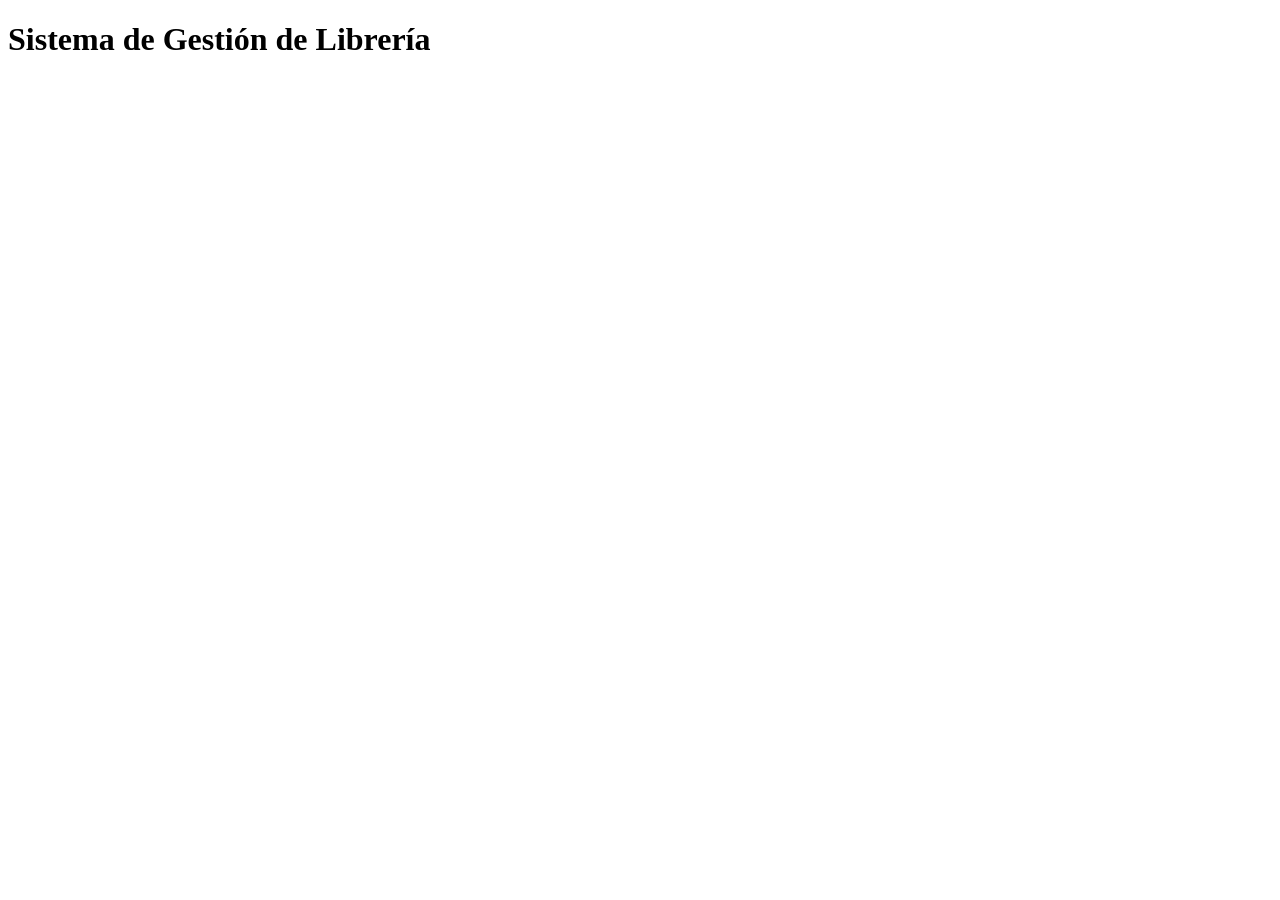
==== index.html @ bfc1cf67 "Estructura inicial de html" ====
<!DOCTYPE html>
<html lang="en">
<head>
    <meta charset="UTF-8">
    <meta name="viewport" content="width=device-width, initial-scale=1.0">
    <link rel="stylesheet" href="styles.css">
    <title>Librería</title>
</head>
<body>
    <h1>Sistema de Gestión de Librería</h1>
</body>
</html>
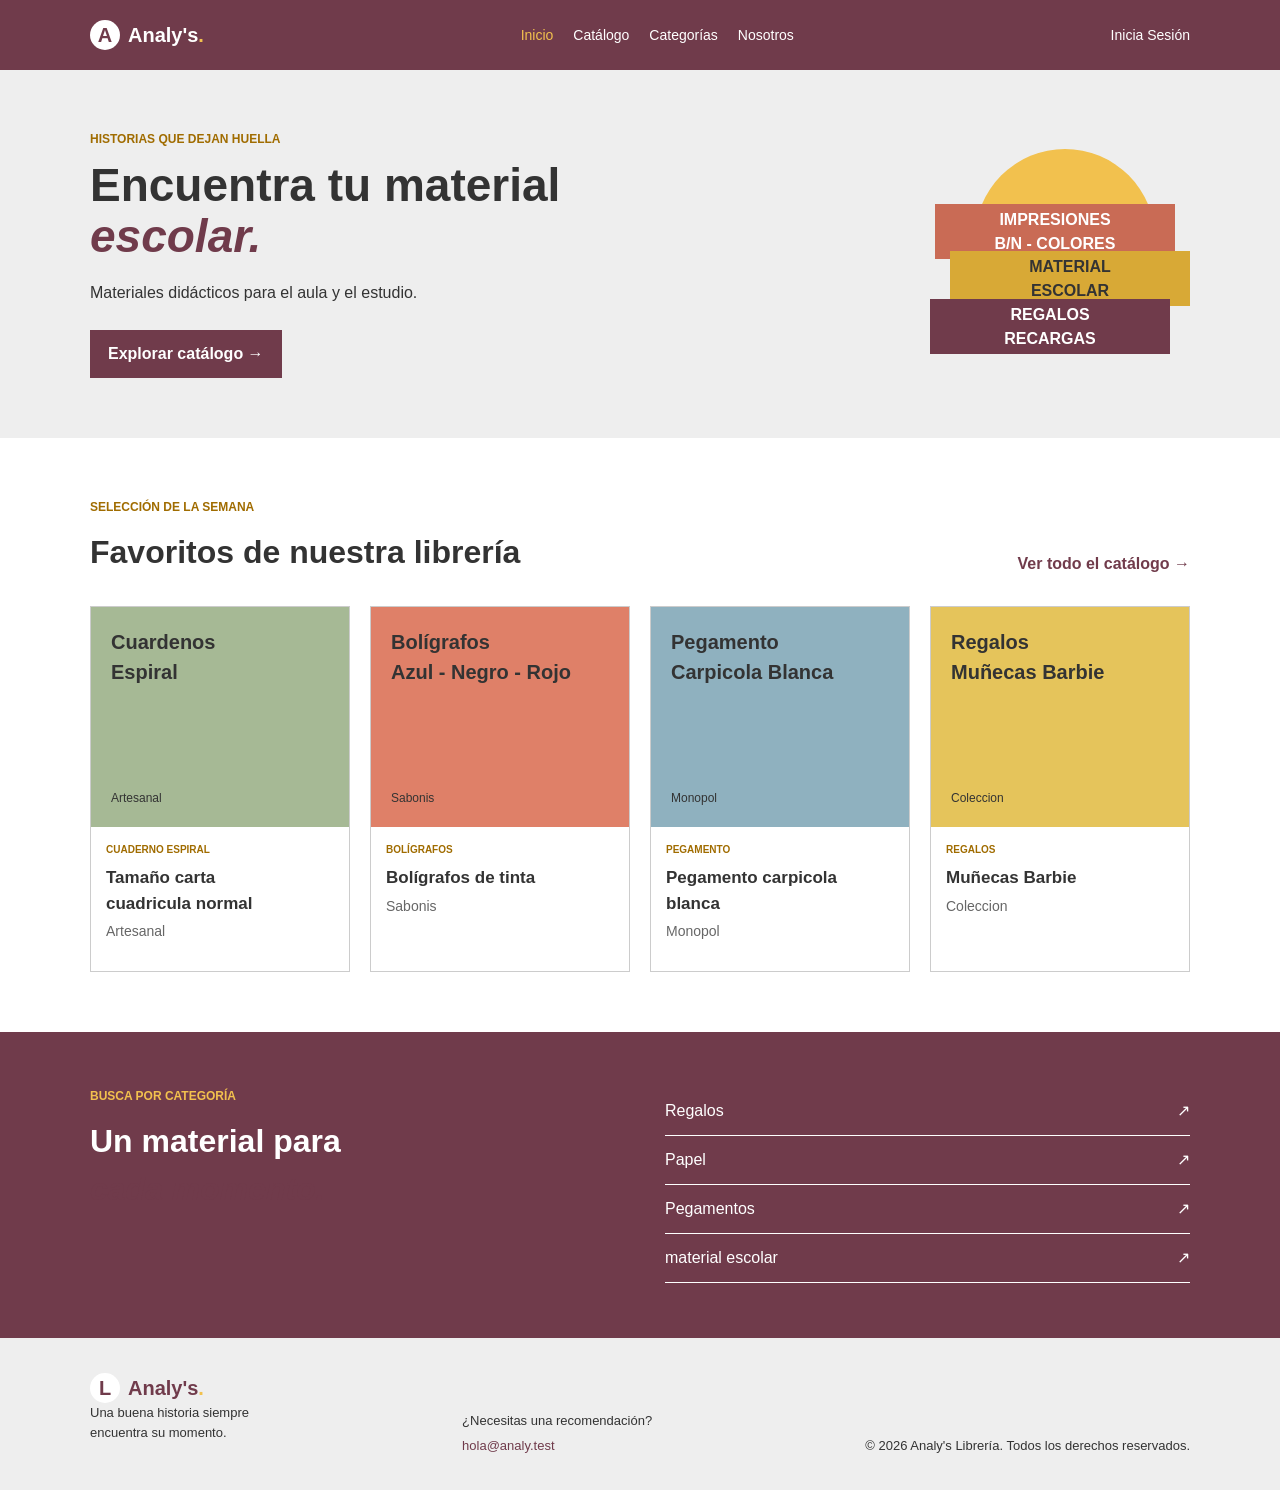
==== commit fc4aeee0: "diseño de la pagina principal" ====
--- a/index.html
+++ b/index.html
@@ -1,12 +1,104 @@
 <!DOCTYPE html>
-<html lang="en">
+<html lang="es">
 <head>
     <meta charset="UTF-8">
     <meta name="viewport" content="width=device-width, initial-scale=1.0">
     <link rel="stylesheet" href="styles.css">
+    <meta name="description" content="Descubre material escolar para todos los gustos en Librería Analy's.">
     <title>Librería</title>
 </head>
 <body>
-    <h1>Sistema de Gestión de Librería</h1>
-</body>
+    <header class="encabezado-sitio">
+        <div class="contenedor contenido-encabezado">
+            <a class="marca" href="#inicio" aria-label="Lumbre, inicio">
+                <span class="marca-simbolo">A</span>
+                <span>Analy's<span class="marca-punto">.</span></span>
+            </a>
+            <nav class="navegacion-principal" aria-label="Navegación principal">
+                <a class="activo" href="#inicio">Inicio</a>
+                <a href="#catalogo">Catálogo</a>
+                <a href="#categorias">Categorías</a>
+                <a href="#nosotros">Nosotros</a>
+            </nav>
+            <a class="enlace-login" href="#carrito" aria-label="Iniciar sesión">
+                <span>Inicia Sesión</span>
+            </a>
+        </div>
+    </header>
+
+    <main id="inicio">
+        <section class="portada">
+            <div class="contenedor contenido-portada">
+                <div class="texto-portada">
+                    <p class="etiqueta">Historias que dejan huella</p>
+                    <h1>Encuentra tu material <em>escolar.</em></h1>
+                    <p class="descripcion-portada">Materiales didácticos para el aula y el estudio.</p>
+                    <a class="boton boton-principal" href="#catalogo">Explorar catálogo <span>→</span></a>
+                </div>
+                <div class="ilustracion-portada" aria-label="Ilustración de una pila de productos" role="img">
+                    <div class="sol"></div>
+                    <div class="producto producto-atras">IMPRESIONES<br>B/N - COLORES</div>
+                    <div class="producto producto-medio">MATERIAL<br>ESCOLAR</div>
+                    <div class="producto producto-frontal">REGALOS<br>RECARGAS</div>
+                    <span class="destello destello-uno">✦</span>
+                    <span class="destello destello-dos">✧</span>
+                </div>
+            </div>
+        </section>
+
+        <section class="seccion" id="catalogo">
+            <div class="contenedor">
+                <div class="encabezado-seccion">
+                    <div>
+                        <p class="etiqueta">Selección de la semana</p>
+                        <h2>Favoritos de nuestra librería</h2>
+                    </div>
+                    <a class="enlace-texto" href="#catalogo">Ver todo el catálogo <span>→</span></a>
+                </div>
+                <div class="rejilla-productos">
+                    <article class="tarjeta-producto">
+                        <div class="portada-producto portada-verde"><span>Cuardenos<br>Espiral</span><small>Artesanal</small></div>
+                        <div class="info-producto">
+                            <p class="categoria-producto">Cuaderno Espiral</p>
+                            <h3>Tamaño carta <br> cuadricula normal</h3>
+                            <p class="autor">Artesanal</p>
+                        </div>
+                    </article>
+                    <article class="tarjeta-producto">
+                        <div class="portada-producto portada-coral"><span>Bolígrafos<br>Azul - Negro - Rojo</span><small>Sabonis</small></div>
+                        <div class="info-producto">
+                            <p class="categoria-producto">Bolígrafos</p>
+                            <h3>Bolígrafos de tinta</h3>
+                            <p class="autor">Sabonis</p>
+                        </div>
+                    </article>
+                    <article class="tarjeta-producto">
+                        <div class="portada-producto portada-azul"><span>Pegamento<br>Carpicola Blanca</span><small>Monopol</small></div>
+                        <div class="info-producto">
+                            <p class="categoria-producto">Pegamento</p>
+                            <h3>Pegamento carpicola blanca</h3>
+                            <p class="autor">Monopol</p>
+                        </div>
+                    </article>
+                    <article class="tarjeta-producto">
+                        <div class="portada-producto portada-amarilla"><span>Regalos<br>Muñecas Barbie</span><small>Coleccion</small></div>
+                        <div class="info-producto">
+                            <p class="categoria-producto">Regalos</p>
+                            <h3>Muñecas Barbie</h3>
+                            <p class="autor">Coleccion</p>
+                    </article>
+                </div>
+            </div>
+        </section>
+
+        <section class="seccion-categorias" id="categorias">
+            <div class="contenedor contenido-categorias">
+                <div><p class="etiqueta">Busca por categoría</p><h2>Un material para<br><em>cada momento.</em></h2></div>
+                <div class="lista-categorias"><a href="#catalogo">Regalos <span>↗</span></a><a href="#catalogo">Papel <span>↗</span></a><a href="#catalogo">Pegamentos <span>↗</span></a><a href="#catalogo">material escolar <span>↗</span></a></div>
+            </div>
+        </section>
+    </main>
+
+    <footer class="pie-sitio" id="nosotros">
+        <div class="contenedor contenido-pie"><div><a class="marca" href="#inicio"><span class="marca-simbolo">L</span><span>Analy's<span class="marca-punto">.</span></span></a><p>Una buena historia siempre<br>encuentra su momento.</p></div><div class="nota-pie"><span>¿Necesitas una recomendación?</span><a href="mailto:hola@analy.test">hola@analy.test</a></div><p class="derechos">© 2026 Analy's Librería. Todos los derechos reservados.</p></div>
 </html>
--- a/styles.css
+++ b/styles.css
@@ -0,0 +1,355 @@
+* {
+	box-sizing: border-box;
+}
+
+body {
+	margin: 0;
+	color: #333333;
+	background: #ffffff;
+	font-family: Arial, sans-serif;
+	line-height: 1.5;
+}
+
+a {
+	color: inherit;
+	text-decoration: none;
+}
+
+.contenedor {
+	width: 90%;
+	max-width: 1100px;
+	margin: 0 auto;
+}
+
+.encabezado-sitio {
+	background: #703b4b;
+	color: #ffffff;
+}
+
+.contenido-encabezado {
+	min-height: 70px;
+	display: flex;
+	align-items: center;
+	justify-content: space-between;
+	gap: 20px;
+}
+
+.marca {
+	display: flex;
+	align-items: center;
+	gap: 8px;
+	font-size: 20px;
+	font-weight: bold;
+}
+
+.marca-simbolo {
+	display: grid;
+	place-items: center;
+	width: 30px;
+	height: 30px;
+	background: #ffffff;
+	color: #703b4b;
+	border-radius: 50%;
+}
+
+.marca-punto {
+	color: #f2c14e;
+}
+
+.navegacion-principal {
+	display: flex;
+	gap: 20px;
+	font-size: 14px;
+}
+
+.navegacion-principal a:hover,
+.navegacion-principal .activo {
+	color: #f2c14e;
+}
+
+.enlace-login {
+	display: flex;
+	align-items: center;
+	gap: 8px;
+	font-size: 14px;
+}
+
+.contador-login {
+	padding: 1px 6px;
+	background: #f2c14e;
+	color: #333333;
+	border-radius: 10px;
+	font-size: 12px;
+}
+
+.portada {
+	padding: 60px 0;
+	background: #eeeeee;
+}
+
+.contenido-portada {
+	display: flex;
+	align-items: center;
+	justify-content: space-between;
+	gap: 40px;
+}
+
+.texto-portada {
+	max-width: 600px;
+}
+
+.etiqueta,
+.categoria-producto {
+	color: #a06c00;
+	font-size: 12px;
+	font-weight: bold;
+	text-transform: uppercase;
+}
+
+h1,
+h2,
+h3,
+p {
+	margin-top: 0;
+}
+
+h1 {
+	margin-bottom: 20px;
+	font-size: 46px;
+	line-height: 1.1;
+}
+
+h1 em,
+h2 em {
+	color: #703b4b;
+}
+
+.descripcion-portada {
+	max-width: 500px;
+	margin-bottom: 25px;
+}
+
+.boton {
+	display: inline-block;
+	padding: 12px 18px;
+	background: #703b4b;
+	color: #ffffff;
+	font-weight: bold;
+}
+
+.ilustracion-portada {
+	width: 350px;
+	height: 230px;
+	position: relative;
+}
+
+.sol {
+	position: absolute;
+	top: 10px;
+	right: 35px;
+	width: 180px;
+	height: 180px;
+	background: #f2c14e;
+	border-radius: 50%;
+}
+
+.producto {
+	position: absolute;
+	display: grid;
+	place-items: center;
+	width: 240px;
+	height: 55px;
+	text-align: center;
+	font-weight: bold;
+}
+
+.producto-atras { top: 65px; right: 15px; background: #c96b55; color: #ffffff; }
+.producto-medio { top: 112px; right: 0; background: #d8a936; }
+.producto-frontal { top: 160px; right: 20px; background: #703b4b; color: #ffffff; }
+.producto small { display: none; }
+.destello { display: none; }
+
+.seccion {
+	padding: 60px 0;
+}
+
+.encabezado-seccion {
+	display: flex;
+	align-items: end;
+	justify-content: space-between;
+	margin-bottom: 30px;
+}
+
+h2 {
+	margin-bottom: 0;
+	font-size: 32px;
+}
+
+.enlace-texto {
+	color: #703b4b;
+	font-weight: bold;
+}
+
+.rejilla-productos {
+	display: grid;
+	grid-template-columns: repeat(4, 1fr);
+	gap: 20px;
+}
+
+.tarjeta-producto {
+	border: 1px solid #cccccc;
+	background: #ffffff;
+}
+
+.portada-producto {
+	height: 220px;
+	padding: 20px;
+	display: flex;
+	flex-direction: column;
+	justify-content: space-between;
+	font-size: 20px;
+	font-weight: bold;
+}
+
+.portada-producto small {
+	font-size: 12px;
+	font-weight: normal;
+}
+
+.portada-verde { background: #a6b995; }
+.portada-coral { background: #df8068; }
+.portada-azul { background: #8fb1bf; }
+.portada-amarilla { background: #e5c45b; }
+
+.info-producto {
+	padding: 15px;
+}
+
+.categoria-producto {
+	margin-bottom: 8px;
+	font-size: 10px;
+}
+
+.info-producto h3 {
+	margin-bottom: 5px;
+	font-size: 17px;
+}
+
+.autor {
+	color: #666666;
+	font-size: 14px;
+}
+
+.pie-producto {
+	display: flex;
+	align-items: center;
+	justify-content: space-between;
+	margin-top: 15px;
+}
+
+.boton-agregar {
+	padding: 3px 10px;
+	border: 1px solid #703b4b;
+	color: #703b4b;
+	font-size: 20px;
+}
+
+.boton-agregar:hover {
+	background: #703b4b;
+	color: #ffffff;
+}
+
+.seccion-categorias {
+	padding: 55px 0;
+	background: #703b4b;
+	color: #ffffff;
+}
+
+.contenido-categorias {
+	display: grid;
+	grid-template-columns: 1fr 1fr;
+	gap: 50px;
+}
+
+.seccion-categorias .etiqueta {
+	color: #f2c14e;
+}
+
+.lista-categorias a {
+	display: flex;
+	justify-content: space-between;
+	padding: 12px 0;
+	border-bottom: 1px solid #ffffff;
+}
+
+.pie-sitio {
+	padding: 35px 0;
+	background: #eeeeee;
+}
+
+.contenido-pie {
+	display: flex;
+	align-items: end;
+	justify-content: space-between;
+	gap: 25px;
+}
+
+.pie-sitio .marca {
+	color: #703b4b;
+}
+
+.pie-sitio p,
+.nota-pie {
+	font-size: 13px;
+}
+
+.nota-pie {
+	display: flex;
+	flex-direction: column;
+	gap: 5px;
+}
+
+.nota-pie a {
+	color: #703b4b;
+}
+
+.derechos {
+	margin-bottom: 0;
+}
+
+@media (max-width: 760px) {
+	.contenido-encabezado,
+	.encabezado-seccion,
+	.contenido-pie {
+		align-items: flex-start;
+		flex-direction: column;
+	}
+
+	.navegacion-principal {
+		order: 3;
+		width: 100%;
+		padding-bottom: 15px;
+	}
+
+	.contenido-portada {
+		flex-direction: column;
+		align-items: flex-start;
+	}
+
+	.ilustracion-portada {
+		align-self: center;
+		max-width: 100%;
+	}
+
+	h1 {
+		font-size: 36px;
+	}
+
+	.rejilla-productos {
+		grid-template-columns: repeat(2, 1fr);
+	}
+
+	.contenido-categorias {
+		grid-template-columns: 1fr;
+	}
+}
